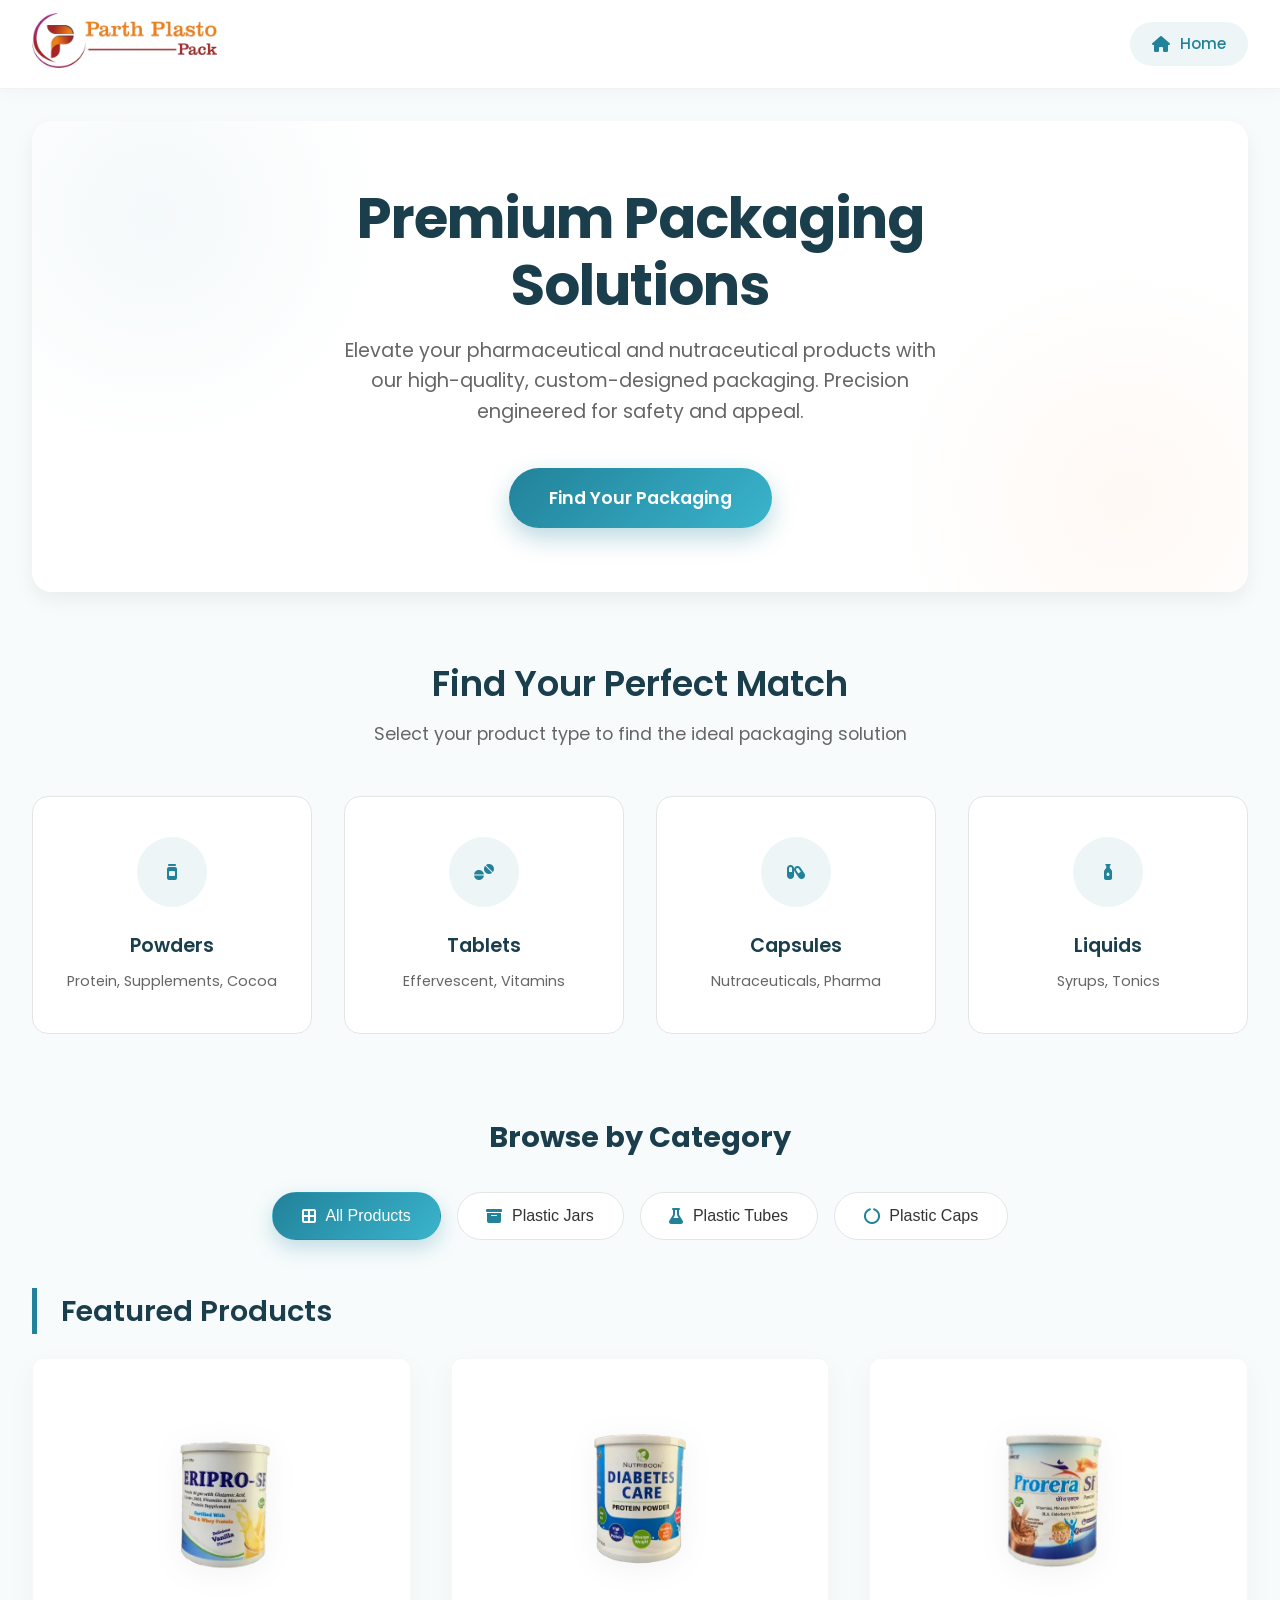
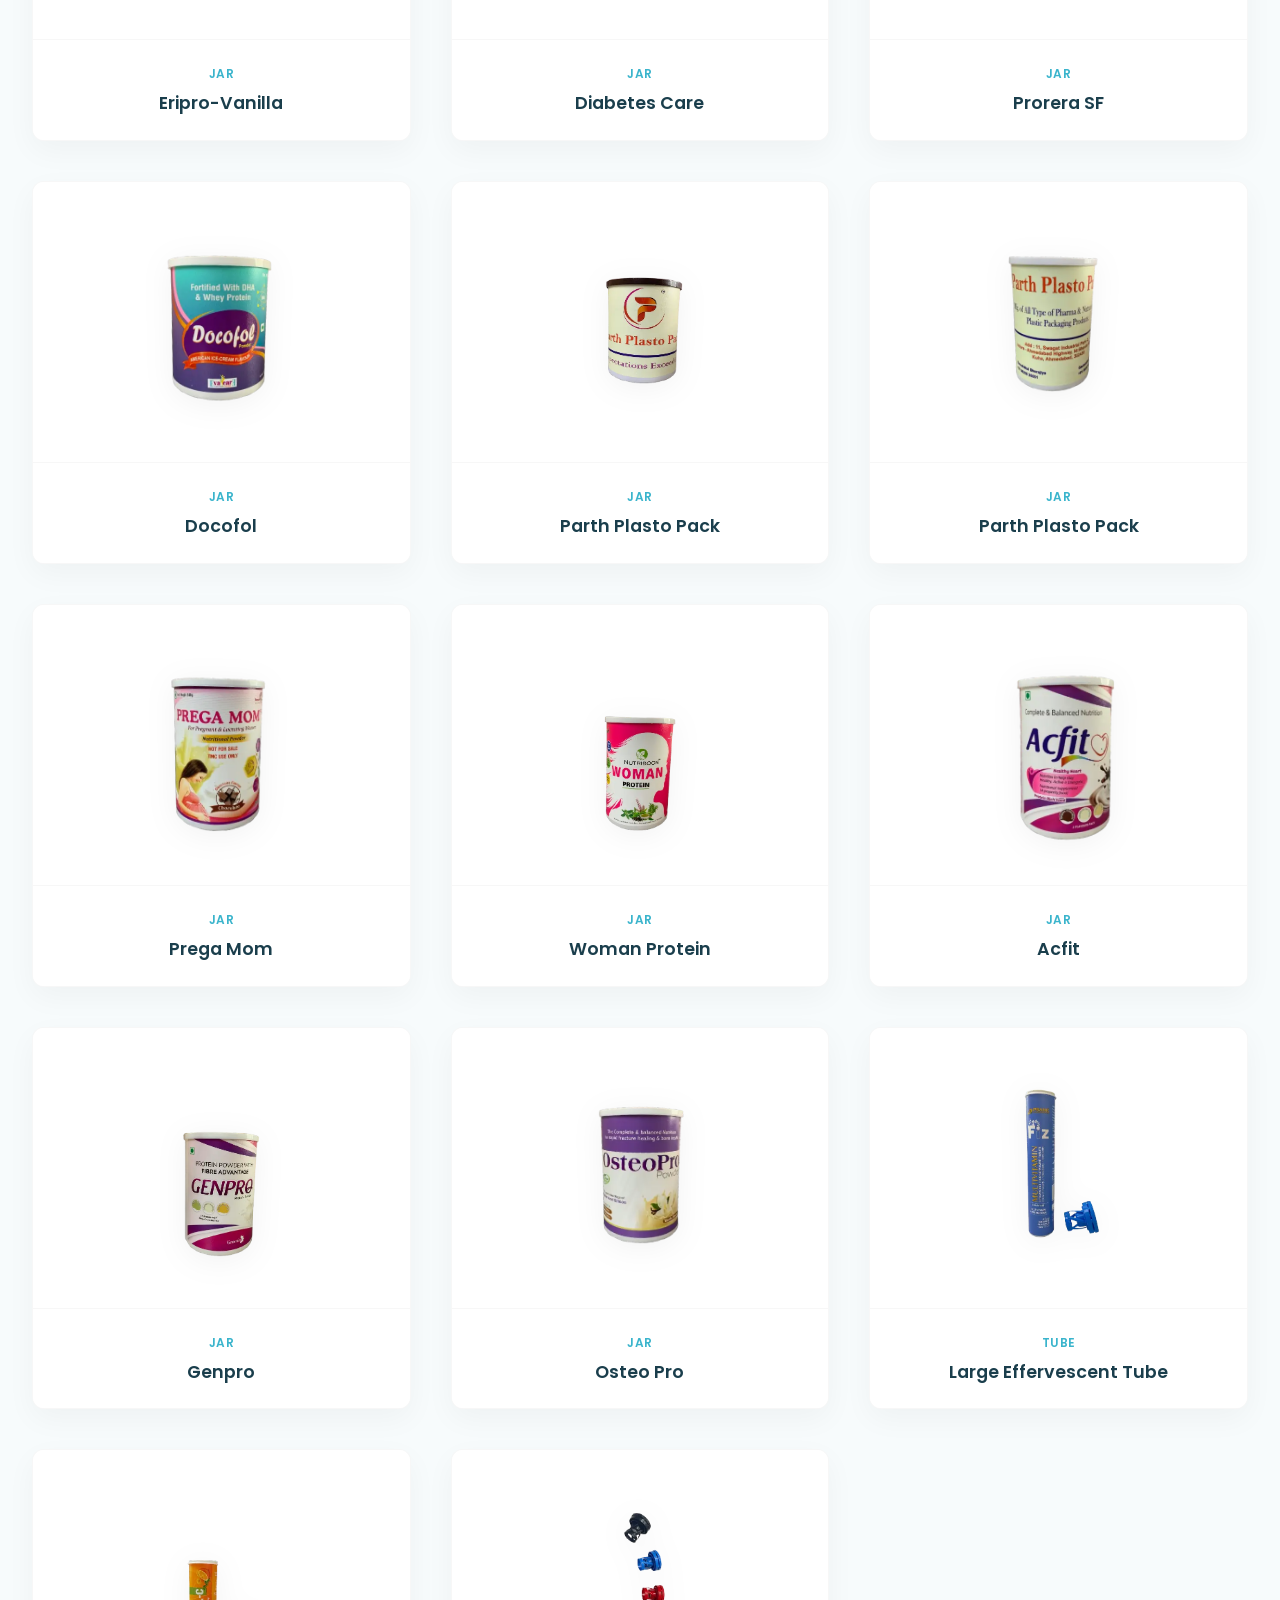
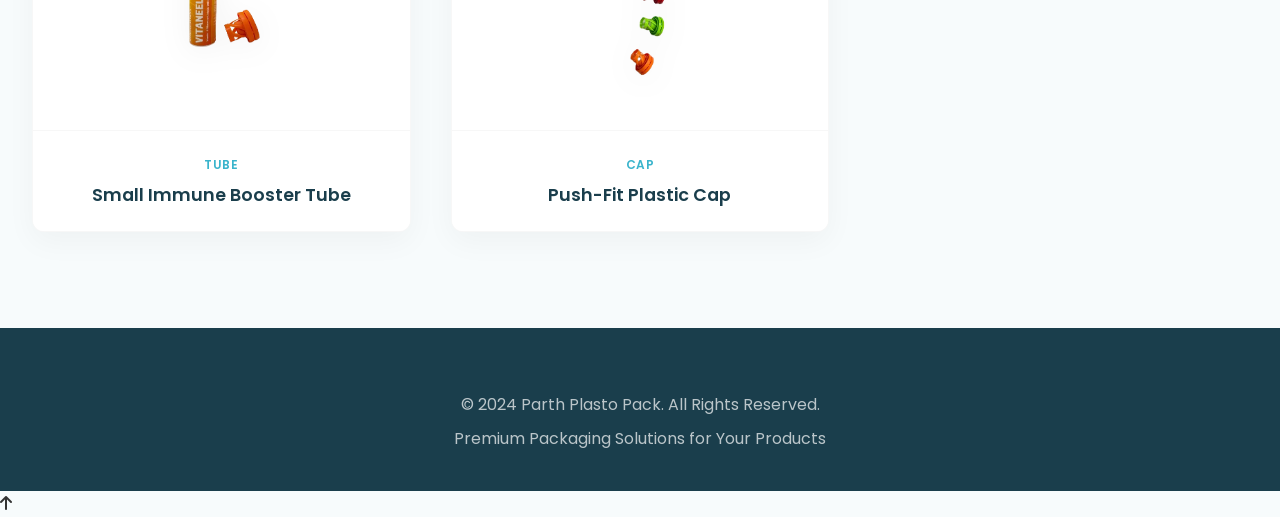
==== public_html/product.html @ dd2e41c9 "ui enhance" ====
<!DOCTYPE html>
<html lang="en">

<head>
  <meta charset="UTF-8" />
  <meta name="viewport" content="width=device-width, initial-scale=1.0" />
  <meta name="description"
    content="Discover premium packaging solutions from Parth Plasto Pack - plastic jars, tubes, and caps for all your needs." />
  <title>Our Products - Parth Plasto Pack</title>
  <link rel="icon" type="image/x-icon" href="https://i.imgur.com/your-favicon.png" />
  <link href="https://fonts.googleapis.com/css2?family=Poppins:wght@300;400;500;600;700&display=swap"
    rel="stylesheet" />
  <link href="https://cdnjs.cloudflare.com/ajax/libs/font-awesome/6.4.0/css/all.min.css" rel="stylesheet" />
  <link href="https://unpkg.com/aos@2.3.1/dist/aos.css" rel="stylesheet" />
  <link rel="stylesheet" href="./assets/css/product.css">
</head>

<body>
  <!-- Loading Spinner -->
  <div class="loading-spinner" id="loadingSpinner">
    <div class="spinner"></div>
  </div>

  <!-- Header Section -->
  <header>
    <div class="header-container">
      <a href="./index.html" class="logo" aria-label="Homepage">
        <img src="./assets/images/PPPLOGO.webp" alt="Parth Plasto Pack Logo" />
      </a>
      <nav class="main-nav">
        <a href="./index.html" class="nav-link active">
          <i class="fa-solid fa-house"></i>
          <span>Home</span>
        </a>
      </nav>
    </div>
  </header>

  <main class="main-container" id="mainContainer">
    <!-- Hero Section -->
    <section class="product-hero" data-aos="fade-down">
      <div class="hero-content">
        <h1>Premium Packaging Solutions</h1>
        <p>
          Elevate your pharmaceutical and nutraceutical products with our high-quality,
          custom-designed packaging. Precision engineered for safety and appeal.
        </p>
        <a href="#match-section" class="cta-button">Find Your Packaging</a>
      </div>
    </section>

    <!-- Find Your Perfect Match Section -->
    <section class="match-section" id="match-section" data-aos="fade-up">
      <div class="section-header">
        <h2>Find Your Perfect Match</h2>
        <p>Select your product type to find the ideal packaging solution</p>
      </div>

      <div class="match-grid">
        <div class="match-card" data-match="powder">
          <div class="match-icon">
            <i class="fa-solid fa-jar"></i>
          </div>
          <h3>Powders</h3>
          <p>Protein, Supplements, Cocoa</p>
        </div>
        <div class="match-card" data-match="tablets">
          <div class="match-icon">
            <i class="fa-solid fa-tablets"></i>
          </div>
          <h3>Tablets</h3>
          <p>Effervescent, Vitamins</p>
        </div>
        <div class="match-card" data-match="capsules">
          <div class="match-icon">
            <i class="fa-solid fa-capsules"></i>
          </div>
          <h3>Capsules</h3>
          <p>Nutraceuticals, Pharma</p>
        </div>
        <div class="match-card" data-match="liquids">
          <div class="match-icon">
            <i class="fa-solid fa-bottle-droplet"></i>
          </div>
          <h3>Liquids</h3>
          <p>Syrups, Tonics</p>
        </div>
      </div>
    </section>

    <!-- Category Navigation -->
    <div class="category-nav-wrapper" data-aos="fade-up">
      <h2 class="section-title">Browse by Category</h2>
      <div class="category-nav">
        <button class="category-btn active" data-category="all">
          <i class="fa-solid fa-border-all"></i> All Products
        </button>
        <button class="category-btn" data-category="jars">
          <i class="fa-solid fa-box-archive"></i> Plastic Jars
        </button>
        <button class="category-btn" data-category="tubes">
          <i class="fa-solid fa-flask"></i> Plastic Tubes
        </button>
        <button class="category-btn" data-category="caps">
          <i class="fa-solid fa-circle-notch"></i> Plastic Caps
        </button>
      </div>
    </div>

    <!-- All Products Section (visible by default) -->
    <div class="category-section" id="all-section">
      <h2 class="category-title">Featured Products</h2>
      <div class="products-grid" id="featured-products-grid">
        <!-- Featured products will be dynamically inserted here -->
      </div>
    </div>

    <!-- Plastic Jars Section -->
    <div class="category-section hidden" id="jars-section">
      <h2 class="category-title">Plastic Jars</h2>

      <!-- Small Jars Subsection -->
      <div class="subcategory-section" data-subcategory="small-jars">
        <h3 class="subcategory-title">Small Jars</h3>
        <div class="products-grid" id="small-jars-grid">
          <!-- Small jar products will be dynamically inserted here -->
        </div>
      </div>

      <!-- Medium Jars Subsection -->
      <div class="subcategory-section" data-subcategory="medium-jars">
        <h3 class="subcategory-title">Medium Jars</h3>
        <div class="products-grid" id="medium-jars-grid">
          <!-- Medium jar products will be dynamically inserted here -->
        </div>
      </div>

      <!-- Large Jars Subsection -->
      <div class="subcategory-section" data-subcategory="large-jars">
        <h3 class="subcategory-title">Large Jars</h3>
        <div class="products-grid" id="large-jars-grid">
          <!-- Large jar products will be dynamically inserted here -->
        </div>
      </div>
    </div>

    <!-- Plastic Tubes Section -->
    <div class="category-section hidden" id="tubes-section">
      <h2 class="category-title">Plastic Tubes</h2>

      <!-- Large Tubes Subsection -->
      <div class="subcategory-section" data-subcategory="large-tubes">
        <h3 class="subcategory-title">Large Tubes</h3>
        <div class="products-grid" id="large-tubes-grid">
          <!-- Large tube products will be dynamically inserted here -->
        </div>
      </div>

      <!-- Small Tubes Subsection -->
      <div class="subcategory-section" data-subcategory="small-tubes">
        <h3 class="subcategory-title">Small Tubes</h3>
        <div class="products-grid" id="small-tubes-grid">
          <!-- Small tube products will be dynamically inserted here -->
        </div>
      </div>
    </div>

    <!-- Plastic Caps Section -->
    <div class="category-section hidden" id="caps-section">
      <h2 class="category-title">Plastic Caps</h2>
      <div class="products-grid" id="caps-grid">
        <!-- Cap products will be dynamically inserted here -->
      </div>
    </div>
  </main>

  <footer>
    <div class="footer-container">
      <p>© 2024 Parth Plasto Pack. All Rights Reserved.</p>
      <p>Premium Packaging Solutions for Your Products</p>
    </div>
  </footer>

  <!-- Back to Top Button -->
  <div class="back-to-top" id="backToTop">
    <i class="fas fa-arrow-up"></i>
  </div>

  <!-- Popup Structure -->
  <div class="popup-overlay"></div>
  <div class="popup-container">
    <div class="popup-header">
      <h2 class="popup-title" id="popup-title"></h2>
      <button class="popup-close-btn" aria-label="Close popup">×</button>
    </div>
    <div class="popup-content">
      <div class="popup-image-wrapper">
        <img src="" alt="Product Image" class="popup-image" id="popup-image" />
      </div>
      <div class="popup-details">
        <p class="product-code" id="popup-code"></p>
        <p class="product-description" id="popup-description"></p>
        <div class="action-buttons">
          <a href="https://wa.me/919825626651" target="_blank" class="get-product-btn"
            aria-label="Contact us on WhatsApp">
            <i class="fab fa-whatsapp"></i>
            Get Product
          </a>
          <a href="tel:+919825626651" target="_blank" class="get-product-btn call-btn" aria-label="Call us">
            <i class="fas fa-phone"></i>
            Call Now
          </a>
        </div>
      </div>
      <div class="spec-table-container">
        <h3>Technical Specifications</h3>
        <table class="spec-table">
          <tbody id="spec-table-body">
            <!-- Spec rows will be dynamically inserted here by JavaScript -->
          </tbody>
        </table>
      </div>
    </div>
  </div>

  <script src="https://unpkg.com/aos@2.3.1/dist/aos.js"></script>
  <script src="./assets/javascript/product.js"></script>
</body>

</html>
---- public_html/assets/css/product.css ----
:root {
  --primary-color: #21829a;
  --secondary-color: #3ab4cc;
  --accent-color: #ff7e33;
  --dark-color: #1a3e4c;
  --light-color: #f7fbfc;
  --text-color: #333;
  --text-light: #666;
  --border-color: #e1e5e7;
  --border-radius: 12px;
  --box-shadow: 0 8px 20px rgba(0, 0, 0, 0.06);
  --transition: all 0.3s cubic-bezier(0.25, 0.8, 0.25, 1);
  --gradient: linear-gradient(135deg, var(--primary-color), var(--secondary-color));
}

/* --- Global Styles & Resets --- */
* {
  padding: 0;
  margin: 0;
  box-sizing: border-box;
}

html {
  scroll-behavior: smooth;
}

body {
  font-family: "Poppins", sans-serif;
  line-height: 1.6;
  color: var(--text-color);
  background-color: var(--light-color);
  overflow-x: hidden;
}

/* --- Header --- */
header {
  background-color: rgba(255, 255, 255, 0.95);
  backdrop-filter: blur(12px);
  padding: 0.8rem 0;
  position: sticky;
  top: 0;
  z-index: 1000;
  border-bottom: 1px solid rgba(0,0,0,0.05);
  box-shadow: 0 4px 20px rgba(0, 0, 0, 0.03);
}

.header-container {
  max-width: 1400px;
  margin: 0 auto;
  padding: 0 2rem;
  display: flex;
  justify-content: space-between;
  align-items: center;
}

.logo img {
  height: 55px;
  transition: var(--transition);
}

.logo:hover img {
  transform: scale(1.02);
}

.main-nav {
  display: flex;
  gap: 1.5rem;
}

.nav-link {
  font-weight: 500;
  transition: var(--transition);
  color: var(--dark-color);
  text-decoration: none;
  padding: 0.6rem 1.4rem;
  border-radius: 50px;
  display: flex;
  align-items: center;
  gap: 0.6rem;
  font-size: 0.95rem;
}

.nav-link:hover,
.nav-link.active {
  color: var(--primary-color);
  background-color: rgba(33, 130, 154, 0.08);
}

.fa-solid {
  font-size: 1rem;
}

/* --- Main Container --- */
.main-container {
  max-width: 1400px;
  margin: 0 auto;
  padding: 0 2rem;
  min-height: 80vh;
}

/* --- Hero Section --- */
.product-hero {
  background: white;
  border-radius: 20px;
  padding: 4rem 3rem;
  margin: 2rem 0 4rem;
  text-align: center;
  position: relative;
  overflow: hidden;
  box-shadow: var(--box-shadow);
  background-image: radial-gradient(circle at 10% 20%, rgba(33, 130, 154, 0.05) 0%, transparent 20%),
                    radial-gradient(circle at 90% 80%, rgba(255, 126, 51, 0.05) 0%, transparent 20%);
}

.hero-content {
  max-width: 800px;
  margin: 0 auto;
  position: relative;
  z-index: 2;
}

.product-hero h1 {
  font-size: 3.5rem;
  font-weight: 700;
  color: var(--dark-color);
  margin-bottom: 1rem;
  line-height: 1.2;
  letter-spacing: -1px;
}

.product-hero p {
  font-size: 1.2rem;
  color: var(--text-light);
  margin-bottom: 2.5rem;
  max-width: 600px;
  margin-left: auto;
  margin-right: auto;
}

.cta-button {
  display: inline-block;
  padding: 1rem 2.5rem;
  background: var(--gradient);
  color: white;
  text-decoration: none;
  border-radius: 50px;
  font-weight: 600;
  font-size: 1.1rem;
  box-shadow: 0 10px 25px rgba(33, 130, 154, 0.3);
  transition: var(--transition);
}

.cta-button:hover {
  transform: translateY(-3px);
  box-shadow: 0 15px 35px rgba(33, 130, 154, 0.4);
}

/* --- Match Section --- */
.match-section {
  margin-bottom: 5rem;
}

.section-header {
  text-align: center;
  margin-bottom: 3rem;
}

.section-header h2 {
  font-size: 2.2rem;
  color: var(--dark-color);
  margin-bottom: 0.5rem;
  font-weight: 600;
}

.section-header p {
  color: var(--text-light);
  font-size: 1.1rem;
}

.match-grid {
  display: grid;
  grid-template-columns: repeat(auto-fit, minmax(250px, 1fr));
  gap: 2rem;
}

.match-card {
  background: white;
  padding: 2.5rem 2rem;
  border-radius: 16px;
  text-align: center;
  cursor: pointer;
  border: 1px solid var(--border-color);
  transition: var(--transition);
  position: relative;
  overflow: hidden;
}

.match-card:hover, .match-card.active {
  border-color: var(--primary-color);
  box-shadow: 0 15px 40px rgba(33, 130, 154, 0.1);
  transform: translateY(-5px);
}

.match-card::before {
  content: '';
  position: absolute;
  top: 0;
  left: 0;
  width: 100%;
  height: 4px;
  background: var(--gradient);
  opacity: 0;
  transition: var(--transition);
}

.match-card:hover::before, .match-card.active::before {
  opacity: 1;
}

.match-icon {
  width: 70px;
  height: 70px;
  background: rgba(33, 130, 154, 0.08); /* Light primary */
  border-radius: 50%;
  display: flex;
  align-items: center;
  justify-content: center;
  margin: 0 auto 1.5rem;
  color: var(--primary-color);
  font-size: 1.8rem;
  transition: var(--transition);
}

.match-card:hover .match-icon {
  background: var(--gradient);
  color: white;
  transform: scale(1.1);
}

.match-card h3 {
  color: var(--dark-color);
  font-size: 1.2rem;
  margin-bottom: 0.5rem;
  font-weight: 600;
}

.match-card p {
  font-size: 0.9rem;
  color: var(--text-light);
}


/* --- Category Navigation --- */
.category-nav-wrapper {
  margin-bottom: 3rem;
  text-align: center;
}

.section-title {
  font-size: 1.8rem;
  color: var(--dark-color);
  margin-bottom: 2rem;
  position: relative;
  display: inline-block;
}

.category-nav {
  display: flex;
  justify-content: center;
  gap: 1rem;
  flex-wrap: wrap;
}

.category-btn {
  padding: 0.8rem 1.8rem;
  background-color: white;
  border: 1px solid var(--border-color);
  color: var(--text-color);
  border-radius: 50px;
  cursor: pointer;
  font-weight: 500;
  transition: var(--transition);
  font-size: 1rem;
  display: flex;
  align-items: center;
  gap: 0.6rem;
  min-height: 48px;
}

.category-btn i {
  color: var(--primary-color);
  transition: var(--transition);
}

.category-btn:hover {
  border-color: var(--primary-color);
  color: var(--primary-color);
  transform: translateY(-2px);
  box-shadow: 0 5px 15px rgba(0, 0, 0, 0.05);
}

.category-btn.active {
  background: var(--gradient);
  color: white;
  border-color: transparent;
  box-shadow: 0 8px 20px rgba(33, 130, 154, 0.25);
}

.category-btn.active i {
  color: white;
}

/* --- Category Sections --- */
.category-section {
  margin-bottom: 4rem;
}

.category-section.hidden {
  display: none;
}

.category-title {
  font-size: 1.8rem;
  font-weight: 600;
  color: var(--dark-color);
  margin-bottom: 1.5rem;
  border-left: 5px solid var(--primary-color);
  padding-left: 1.5rem;
}

/* --- Subcategory Sections --- */
.subcategory-section {
  margin-bottom: 3rem;
}

.subcategory-title {
  font-size: 1.4rem;
  font-weight: 500;
  color: var(--text-color);
  margin-bottom: 1.5rem;
  padding-left: 1.5rem;
  position: relative;
}

.subcategory-title::before {
  content: '';
  position: absolute;
  left: 0;
  top: 50%;
  transform: translateY(-50%);
  width: 8px;
  height: 8px;
  background-color: var(--secondary-color);
  border-radius: 50%;
}

/* --- Products Grid --- */
.products-grid {
  display: grid;
  grid-template-columns: repeat(auto-fill, minmax(280px, 1fr));
  gap: 2.5rem;
  margin-bottom: 3rem;
}

.product-card {
  background-color: white;
  border-radius: var(--border-radius);
  overflow: hidden;
  box-shadow: 0 10px 30px rgba(0,0,0,0.04);
  display: flex;
  flex-direction: column;
  height: 100%;
  cursor: pointer;
  transition: var(--transition);
  position: relative;
  border: 1px solid rgba(0,0,0,0.03);
  opacity: 0; /* Changed by JS on observation */
  transform: translateY(20px);
}

.product-card.visible-card {
    opacity: 1;
    transform: translateY(0);
}

.product-card:hover {
  transform: translateY(-10px);
  box-shadow: 0 20px 40px rgba(0, 0, 0, 0.08);
  border-color: rgba(33, 130, 154, 0.2);
}

.product-image-container {
  display: flex;
  justify-content: center;
  align-items: center;
  padding: 2.5rem;
  height: 280px;
  background: white;
  position: relative;
  overflow: hidden;
}

.product-image {
  object-fit: contain;
  max-height: 100%;
  max-width: 100%;
  transition: transform 0.5s ease;
  filter: drop-shadow(0 5px 15px rgba(0,0,0,0.05));
}

.product-card:hover .product-image {
  transform: scale(1.08);
}

.product-info {
  padding: 1.5rem;
  text-align: center;
  background-color: white;
  flex-grow: 1;
  display: flex;
  flex-direction: column;
  align-items: center;
  justify-content: center;
  border-top: 1px solid rgba(0,0,0,0.03);
}

.product-title {
  font-size: 1.1rem;
  font-weight: 600;
  margin: 0;
  line-height: 1.4;
  color: var(--dark-color);
}

.product-type-badge {
  font-size: 0.75rem;
  text-transform: uppercase;
  letter-spacing: 0.5px;
  color: var(--secondary-color);
  margin-bottom: 0.5rem;
  font-weight: 600;
}

/* Quick View Button */
.quick-view-btn {
  position: absolute;
  top: 50%;
  left: 50%;
  transform: translate(-50%, -50%) scale(0.9);
  padding: 0.7rem 1.5rem;
  background-color: rgba(255, 255, 255, 0.9);
  color: var(--primary-color);
  border: none;
  border-radius: 50px;
  font-weight: 600;
  font-size: 0.9rem;
  cursor: pointer;
  box-shadow: 0 5px 20px rgba(0,0,0,0.1);
  opacity: 0;
  transition: var(--transition);
  z-index: 10;
}

.product-card:hover .quick-view-btn {
  opacity: 1;
  transform: translate(-50%, -50%) scale(1);
}

.quick-view-btn:hover {
  background-color: var(--primary-color);
  color: white;
}

/* --- Popup Styles --- */
.popup-overlay {
  position: fixed;
  top: 0;
  left: 0;
  width: 100%;
  height: 100%;
  background-color: rgba(0, 0, 0, 0.6);
  z-index: 1050;
  opacity: 0;
  visibility: hidden;
  transition: var(--transition);
  backdrop-filter: blur(4px);
}

.popup-container {
  position: fixed;
  top: 50%;
  left: 50%;
  transform: translate(-50%, -50%) scale(0.9);
  background-color: white;
  border-radius: 20px;
  box-shadow: 0 25px 50px rgba(0, 0, 0, 0.2);
  z-index: 1060;
  width: 90%;
  max-width: 950px;
  max-height: 90vh;
  overflow-y: auto;
  opacity: 0;
  visibility: hidden;
  transition: var(--transition);
}

.popup-overlay.popup-visible,
.popup-container.popup-visible {
  opacity: 1;
  visibility: visible;
}

.popup-container.popup-visible {
  transform: translate(-50%, -50%) scale(1);
}

.popup-header {
  display: flex;
  justify-content: space-between;
  align-items: center;
  padding: 1.5rem 2.5rem;
  background: white;
  position: sticky;
  top: 0;
  z-index: 10;
  border-bottom: 1px solid var(--border-color);
}

.popup-title {
  font-size: 1.5rem;
  font-weight: 700;
  color: var(--dark-color);
  margin: 0;
}

.popup-close-btn {
  font-size: 1.8rem;
  background: #f1f3f5;
  border: none;
  width: 40px;
  height: 40px;
  border-radius: 50%;
  color: var(--text-color);
  cursor: pointer;
  display: flex;
  align-items: center;
  justify-content: center;
  transition: var(--transition);
}

.popup-close-btn:hover {
  background: #e9ecef;
  transform: rotate(90deg);
}

.popup-content {
  padding: 2.5rem;
  display: grid;
  grid-template-columns: 1fr 1.5fr;
  gap: 3rem;
}

.popup-image-wrapper {
  background-color: #f8f9fa;
  border-radius: 16px;
  padding: 2rem;
  display: flex;
  align-items: center;
  justify-content: center;
  border: 1px solid var(--border-color);
}

.popup-image {
  max-height: 350px;
  width: auto;
  object-fit: contain;
}

.popup-details {
  display: flex;
  flex-direction: column;
  gap: 1.5rem;
}

.popup-details .product-code {
  font-size: 0.9rem;
  color: var(--primary-color);
  font-weight: 600;
  background-color: rgba(33, 130, 154, 0.1);
  padding: 0.4rem 1rem;
  border-radius: 50px;
  align-self: flex-start;
}

.popup-details .product-description {
  font-size: 1.05rem;
  color: var(--text-color);
  line-height: 1.8;
}

.action-buttons {
  display: flex;
  gap: 1rem;
  margin-top: 1rem;
}

.get-product-btn {
  flex: 1;
  padding: 1rem;
  font-size: 1rem;
  font-weight: 600;
  border-radius: 12px;
  text-decoration: none;
  display: flex;
  align-items: center;
  justify-content: center;
  gap: 0.6rem;
  transition: var(--transition);
  border: none;
  cursor: pointer;
}

.get-product-btn:not(.call-btn) {
  background: var(--gradient);
  color: white;
  box-shadow: 0 8px 20px rgba(33, 130, 154, 0.25);
}

.get-product-btn:not(.call-btn):hover {
  box-shadow: 0 12px 25px rgba(33, 130, 154, 0.35);
  transform: translateY(-3px);
}

.get-product-btn.call-btn {
  background-color: white;
  color: var(--dark-color);
  border: 1px solid var(--border-color);
}

.get-product-btn.call-btn:hover {
  background-color: #f8f9fa;
  border-color: var(--dark-color);
}

/* --- Specification Table --- */
.spec-table-container {
  grid-column: 1 / -1;
  margin-top: 2rem;
  background: white;
  border-radius: 16px;
  border: 1px solid var(--border-color);
  overflow: hidden;
}

.spec-table-container h3 {
  padding: 1.5rem;
  margin: 0;
  background: #f8f9fa;
  color: var(--dark-color);
  font-size: 1.2rem;
  border-bottom: 1px solid var(--border-color);
}

.spec-table {
  width: 100%;
  border-collapse: collapse;
}

.spec-table th, .spec-table td {
  padding: 1rem 1.5rem;
  text-align: left;
  border-bottom: 1px solid var(--border-color);
}

.spec-table th {
  width: 35%;
  color: var(--text-light);
  font-weight: 500;
  background-color: white;
}

.spec-table tr:last-child th, .spec-table tr:last-child td {
  border-bottom: none;
}

/* --- Footer --- */
footer {
  background: var(--dark-color);
  color: rgba(255,255,255,0.7);
  padding: 4rem 0 2rem;
  margin-top: 6rem;
  text-align: center;
}

.footer-container p {
  margin-bottom: 0.5rem;
}

/* --- Responsive --- */
@media (max-width: 992px) {
  .product-hero h1 {
    font-size: 2.5rem;
  }
  
  .popup-content {
    grid-template-columns: 1fr;
    gap: 2rem;
  }
  
  .popup-image-wrapper {
    height: 250px;
  }
}

@media (max-width: 768px) {
  .header-container {
    padding: 0 1.5rem;
  }
  
  .product-hero {
    padding: 3rem 1.5rem;
    margin: 1rem 0 3rem;
  }
  
  .product-hero h1 {
    font-size: 2rem;
  }
  
  .nav-link span {
    display: none;
  }
  
  .match-grid {
    grid-template-columns: repeat(2, 1fr);
    gap: 1rem;
  }
  
  .products-grid {
    grid-template-columns: repeat(auto-fill, minmax(160px, 1fr));
    gap: 1rem;
  }
  
  .product-image-container {
    height: 180px;
    padding: 1.5rem;
  }
  
  .quick-view-btn {
    display: none; /* Hide on mobile, click card instead */
  }
  
  .action-buttons {
    flex-direction: column;
  }
}
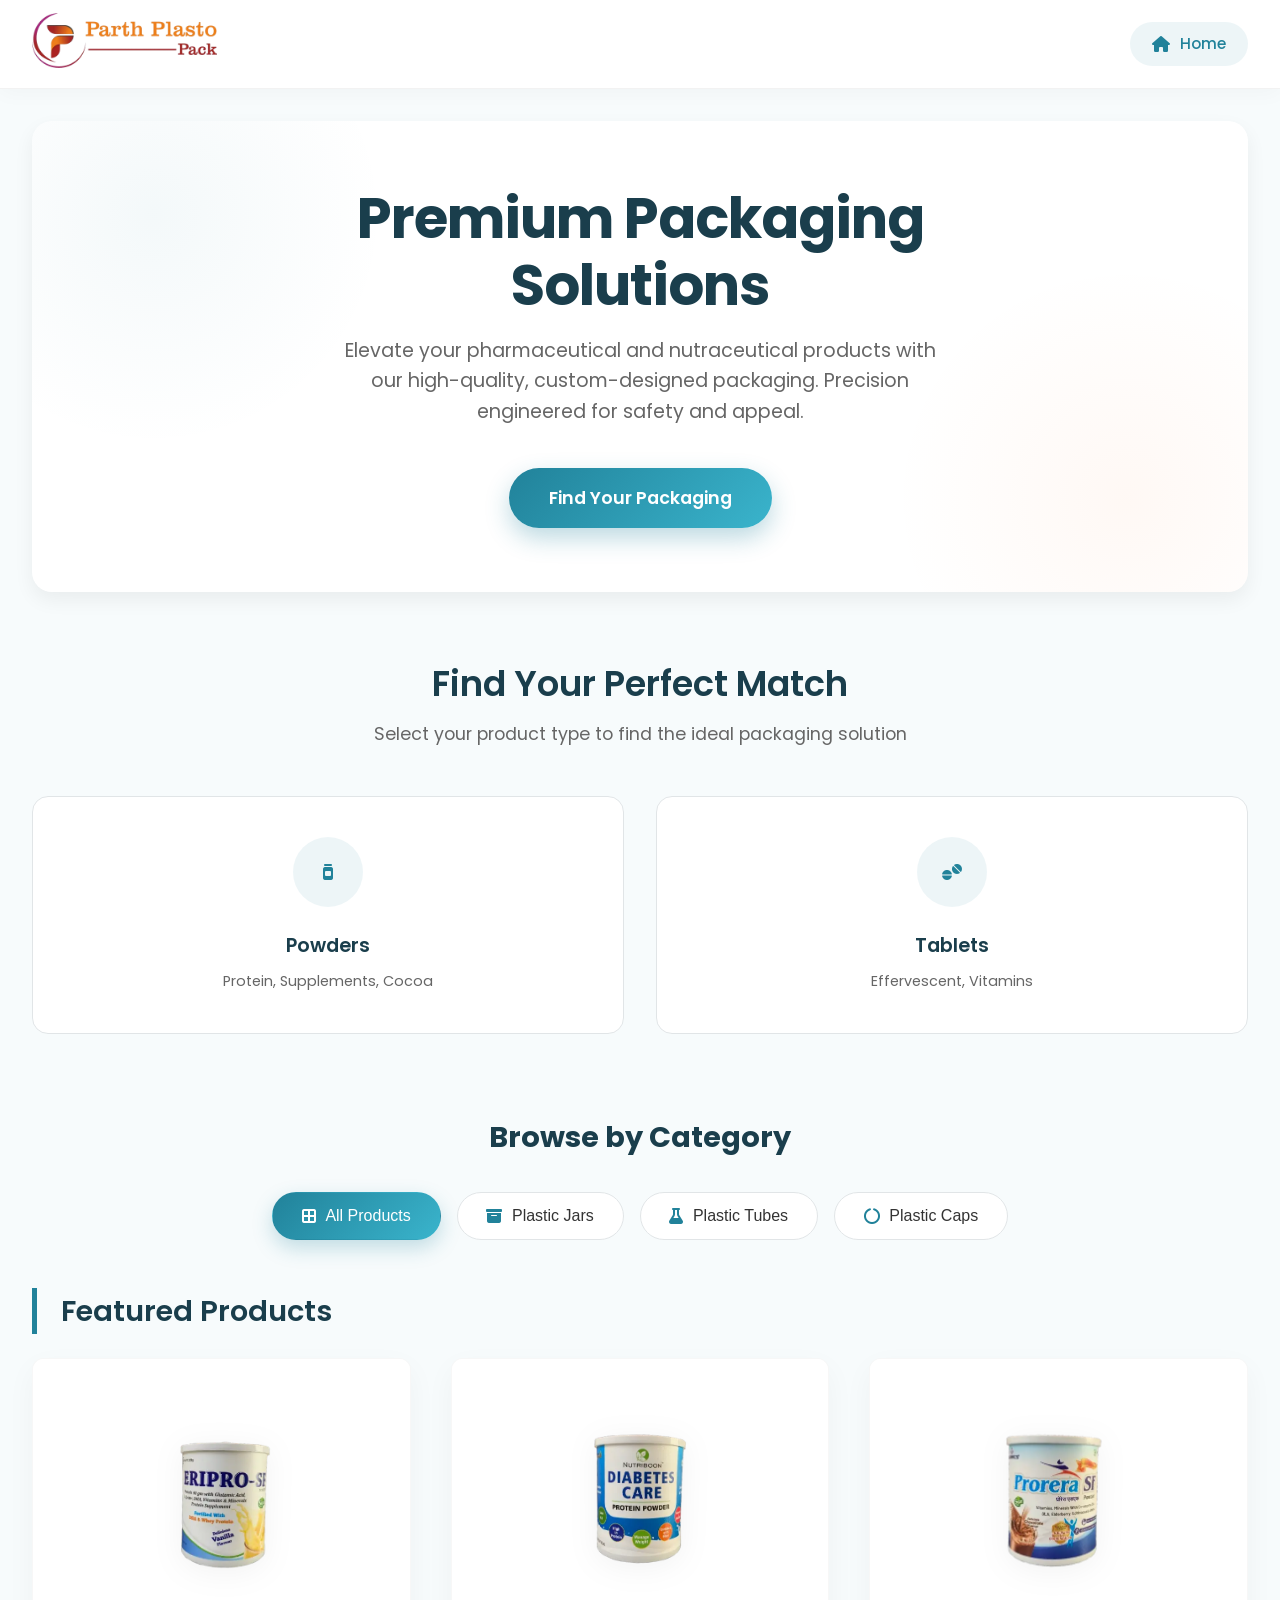
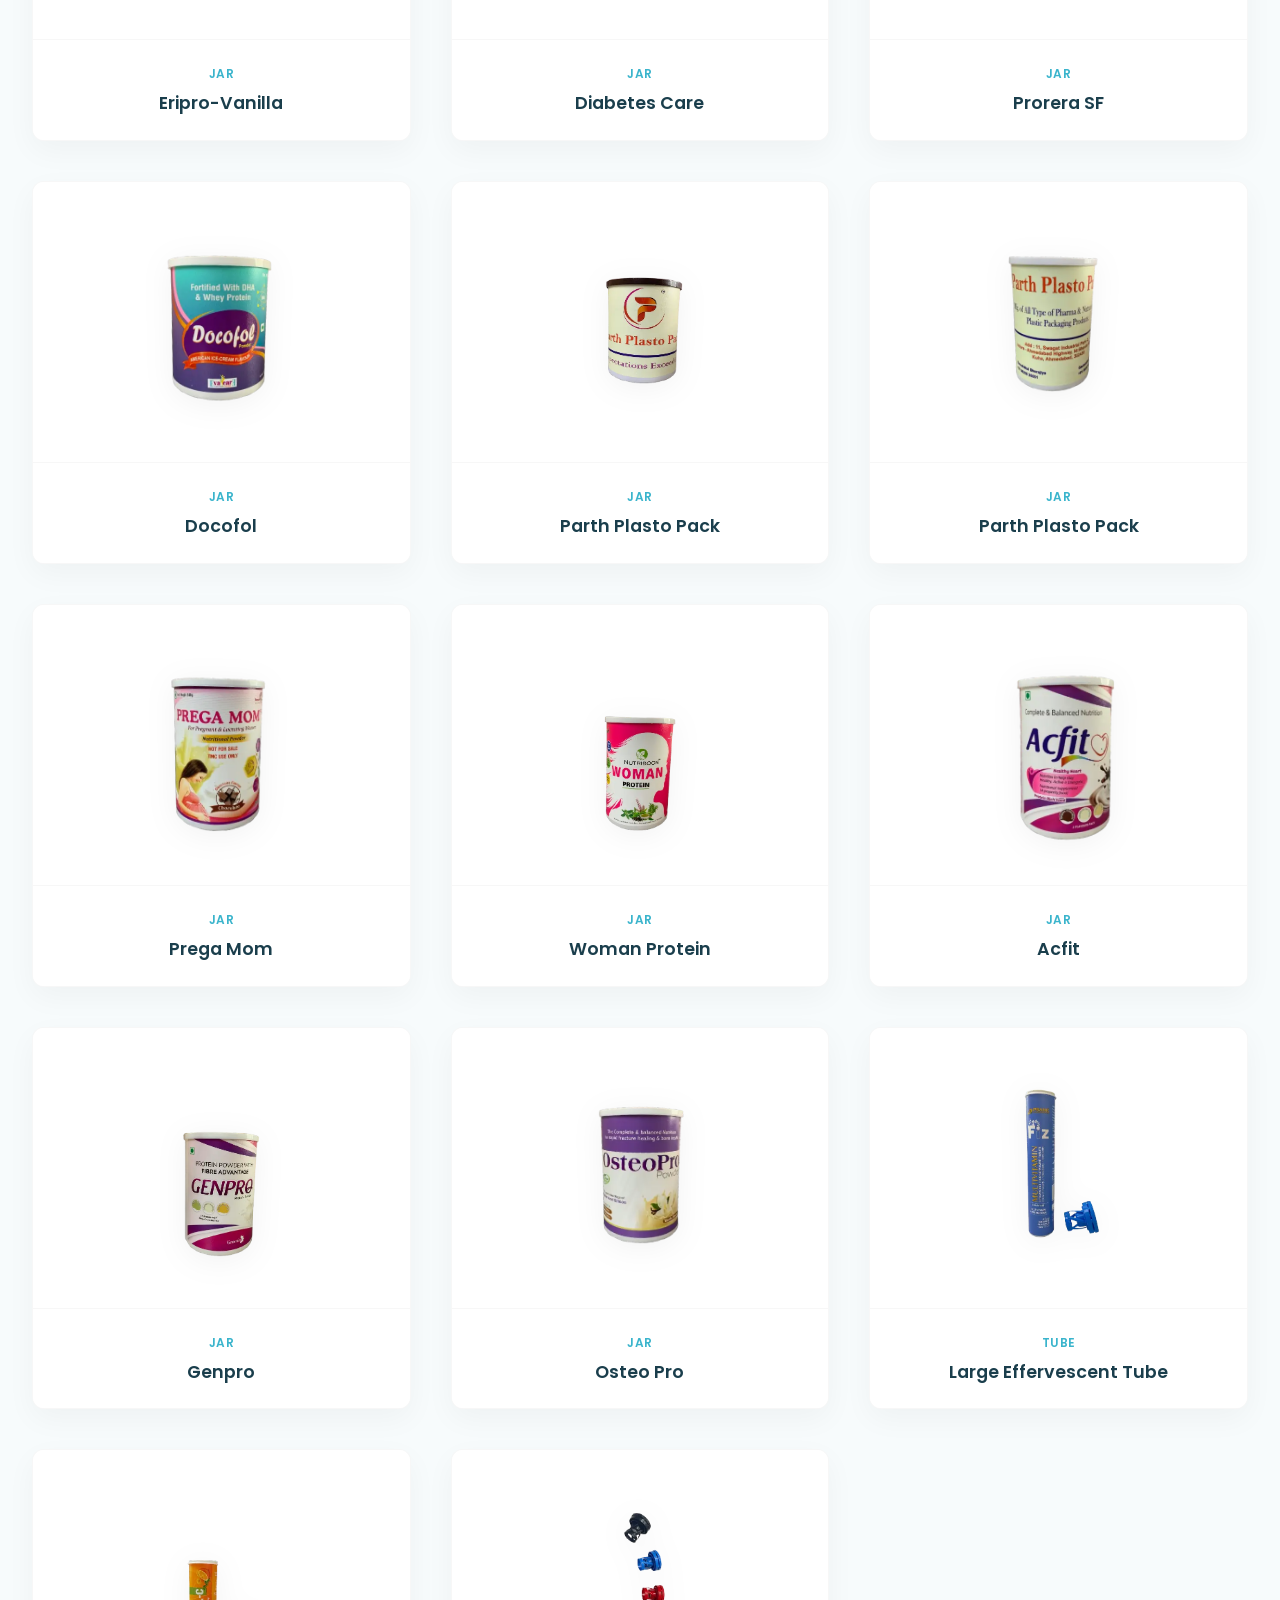
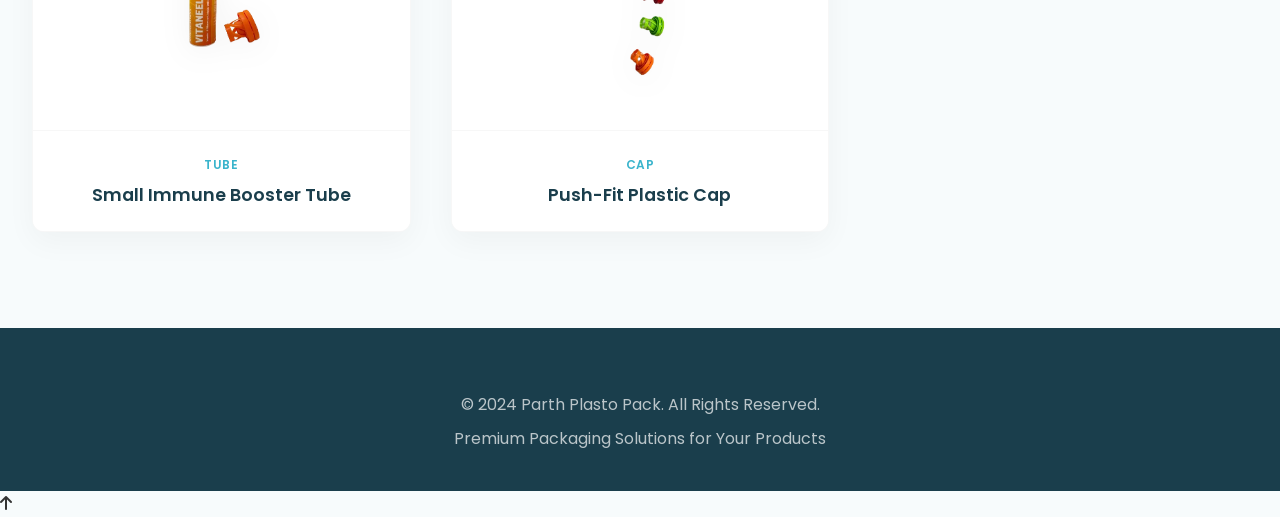
==== commit 8aed8d22: "mobile view updat" ====
--- a/public_html/product.html
+++ b/public_html/product.html
@@ -71,20 +71,7 @@
           <h3>Tablets</h3>
           <p>Effervescent, Vitamins</p>
         </div>
-        <div class="match-card" data-match="capsules">
-          <div class="match-icon">
-            <i class="fa-solid fa-capsules"></i>
-          </div>
-          <h3>Capsules</h3>
-          <p>Nutraceuticals, Pharma</p>
-        </div>
-        <div class="match-card" data-match="liquids">
-          <div class="match-icon">
-            <i class="fa-solid fa-bottle-droplet"></i>
-          </div>
-          <h3>Liquids</h3>
-          <p>Syrups, Tonics</p>
-        </div>
+
       </div>
     </section>
 
--- a/public_html/assets/css/product.css
+++ b/public_html/assets/css/product.css
@@ -40,7 +40,7 @@
   position: sticky;
   top: 0;
   z-index: 1000;
-  border-bottom: 1px solid rgba(0,0,0,0.05);
+  border-bottom: 1px solid rgba(0, 0, 0, 0.05);
   box-shadow: 0 4px 20px rgba(0, 0, 0, 0.03);
 }
 
@@ -109,7 +109,7 @@
   overflow: hidden;
   box-shadow: var(--box-shadow);
   background-image: radial-gradient(circle at 10% 20%, rgba(33, 130, 154, 0.05) 0%, transparent 20%),
-                    radial-gradient(circle at 90% 80%, rgba(255, 126, 51, 0.05) 0%, transparent 20%);
+    radial-gradient(circle at 90% 80%, rgba(255, 126, 51, 0.05) 0%, transparent 20%);
 }
 
 .hero-content {
@@ -195,7 +195,8 @@
   overflow: hidden;
 }
 
-.match-card:hover, .match-card.active {
+.match-card:hover,
+.match-card.active {
   border-color: var(--primary-color);
   box-shadow: 0 15px 40px rgba(33, 130, 154, 0.1);
   transform: translateY(-5px);
@@ -213,14 +214,16 @@
   transition: var(--transition);
 }
 
-.match-card:hover::before, .match-card.active::before {
+.match-card:hover::before,
+.match-card.active::before {
   opacity: 1;
 }
 
 .match-icon {
   width: 70px;
   height: 70px;
-  background: rgba(33, 130, 154, 0.08); /* Light primary */
+  background: rgba(33, 130, 154, 0.08);
+  /* Light primary */
   border-radius: 50%;
   display: flex;
   align-items: center;
@@ -366,21 +369,22 @@
   background-color: white;
   border-radius: var(--border-radius);
   overflow: hidden;
-  box-shadow: 0 10px 30px rgba(0,0,0,0.04);
+  box-shadow: 0 10px 30px rgba(0, 0, 0, 0.04);
   display: flex;
   flex-direction: column;
   height: 100%;
   cursor: pointer;
   transition: var(--transition);
   position: relative;
-  border: 1px solid rgba(0,0,0,0.03);
-  opacity: 0; /* Changed by JS on observation */
+  border: 1px solid rgba(0, 0, 0, 0.03);
+  opacity: 0;
+  /* Changed by JS on observation */
   transform: translateY(20px);
 }
 
 .product-card.visible-card {
-    opacity: 1;
-    transform: translateY(0);
+  opacity: 1;
+  transform: translateY(0);
 }
 
 .product-card:hover {
@@ -405,7 +409,7 @@
   max-height: 100%;
   max-width: 100%;
   transition: transform 0.5s ease;
-  filter: drop-shadow(0 5px 15px rgba(0,0,0,0.05));
+  filter: drop-shadow(0 5px 15px rgba(0, 0, 0, 0.05));
 }
 
 .product-card:hover .product-image {
@@ -421,7 +425,7 @@
   flex-direction: column;
   align-items: center;
   justify-content: center;
-  border-top: 1px solid rgba(0,0,0,0.03);
+  border-top: 1px solid rgba(0, 0, 0, 0.03);
 }
 
 .product-title {
@@ -455,7 +459,7 @@
   font-weight: 600;
   font-size: 0.9rem;
   cursor: pointer;
-  box-shadow: 0 5px 20px rgba(0,0,0,0.1);
+  box-shadow: 0 5px 20px rgba(0, 0, 0, 0.1);
   opacity: 0;
   transition: var(--transition);
   z-index: 10;
@@ -666,7 +670,8 @@
   border-collapse: collapse;
 }
 
-.spec-table th, .spec-table td {
+.spec-table th,
+.spec-table td {
   padding: 1rem 1.5rem;
   text-align: left;
   border-bottom: 1px solid var(--border-color);
@@ -679,14 +684,15 @@
   background-color: white;
 }
 
-.spec-table tr:last-child th, .spec-table tr:last-child td {
+.spec-table tr:last-child th,
+.spec-table tr:last-child td {
   border-bottom: none;
 }
 
 /* --- Footer --- */
 footer {
   background: var(--dark-color);
-  color: rgba(255,255,255,0.7);
+  color: rgba(255, 255, 255, 0.7);
   padding: 4rem 0 2rem;
   margin-top: 6rem;
   text-align: center;
@@ -701,12 +707,12 @@
   .product-hero h1 {
     font-size: 2.5rem;
   }
-  
+
   .popup-content {
     grid-template-columns: 1fr;
     gap: 2rem;
   }
-  
+
   .popup-image-wrapper {
     height: 250px;
   }
@@ -714,42 +720,106 @@
 
 @media (max-width: 768px) {
   .header-container {
-    padding: 0 1.5rem;
-  }
-  
+    padding: 0 1rem;
+  }
+
+  .main-container {
+    padding: 0 1rem;
+  }
+
   .product-hero {
-    padding: 3rem 1.5rem;
+    padding: 3rem 1rem;
     margin: 1rem 0 3rem;
   }
-  
+
   .product-hero h1 {
     font-size: 2rem;
   }
-  
+
   .nav-link span {
     display: none;
   }
-  
+
   .match-grid {
     grid-template-columns: repeat(2, 1fr);
     gap: 1rem;
   }
-  
+
+  /* Force 2 columns on mobile */
   .products-grid {
-    grid-template-columns: repeat(auto-fill, minmax(160px, 1fr));
-    gap: 1rem;
-  }
-  
+    grid-template-columns: repeat(2, 1fr);
+    gap: 0.8rem;
+  }
+
+  .product-card {
+    border-radius: 8px;
+  }
+
   .product-image-container {
-    height: 180px;
-    padding: 1.5rem;
-  }
-  
+    height: 140px;
+    /* Reduced height for mobile */
+    padding: 1rem;
+  }
+
+  .product-info {
+    padding: 0.8rem;
+  }
+
+  .product-title {
+    font-size: 0.95rem;
+    /* Slightly smaller text */
+  }
+
+  .product-type-badge {
+    font-size: 0.65rem;
+  }
+
   .quick-view-btn {
-    display: none; /* Hide on mobile, click card instead */
-  }
-  
+    display: none;
+    /* Hide on mobile, click card instead */
+  }
+
   .action-buttons {
     flex-direction: column;
   }
+
+  /* Popup Mobile Styles */
+  .popup-container {
+    width: 95%;
+    /* Use almost full width on mobile */
+    max-height: 85vh;
+    /* Slightly smaller to ensure close btn reachable */
+  }
+
+  .popup-header {
+    padding: 1rem 1.2rem;
+    /* Compact header */
+  }
+
+  .popup-title {
+    font-size: 1.2rem;
+  }
+
+  .popup-close-btn {
+    width: 35px;
+    height: 35px;
+    font-size: 1.5rem;
+  }
+
+  .popup-content {
+    padding: 1.2rem;
+    /* Compact content padding */
+    grid-template-columns: 1fr;
+    /* Stack vertically */
+    gap: 1.5rem;
+  }
+
+  .popup-image-wrapper {
+    height: 200px;
+    padding: 1rem;
+  }
+
+  .popup-image {
+    max-height: 180px;
+  }
 }
